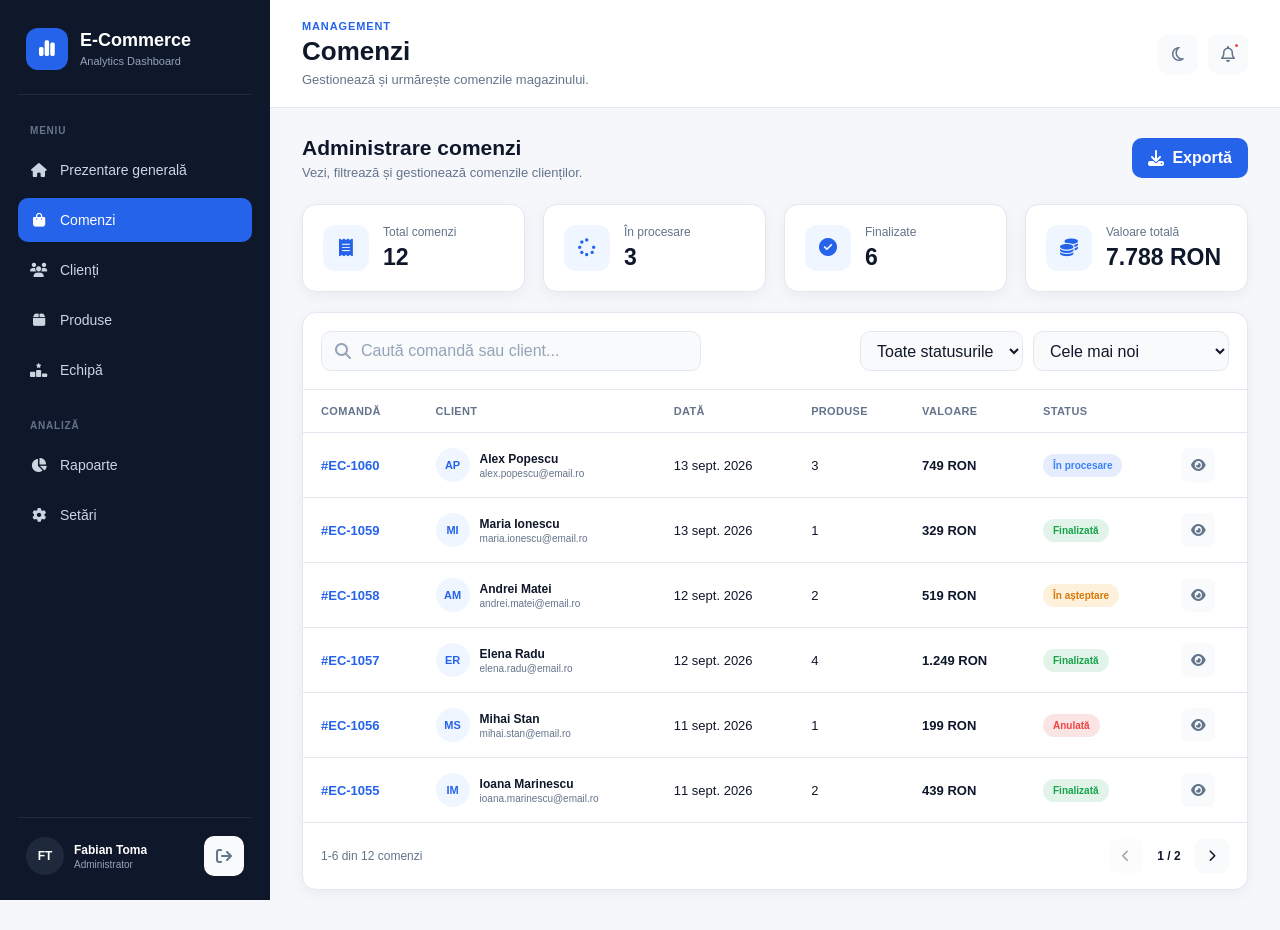
==== commands.html @ ea1051da "resolved bug (commands)" ====
<!DOCTYPE html>
<html lang="ro">

<head>
    <meta charset="UTF-8">

    <meta
        name="viewport"
        content="width=device-width, initial-scale=1.0"
    >

    <meta
        name="description"
        content="Administrarea comenzilor din E-Commerce Analytics Dashboard."
    >

    <title>Comenzi | E-Commerce Analytics Dashboard</title>

    <!-- CSS general -->
    <link rel="stylesheet" href="./css/style.css">

    <!-- CSS pagină comenzi -->
    <link rel="stylesheet" href="./css/commands.css">

    <!-- Font Awesome -->
    <link
        rel="stylesheet"
        href="https://cdnjs.cloudflare.com/ajax/libs/font-awesome/6.5.2/css/all.min.css"
    >
</head>

<body>

    <div class="app">

        <!-- =========================
             SIDEBAR
        ========================== -->
        <aside class="sidebar" id="sidebar">

            <div class="sidebar__brand">

                <div class="sidebar__logo">
                    <i class="fa-solid fa-chart-simple"></i>
                </div>

                <div class="sidebar__brand-text">
                    <h1>E-Commerce</h1>
                    <span>Analytics Dashboard</span>
                </div>

            </div>


            <nav class="sidebar__nav">

                <span class="sidebar__label">
                    MENIU
                </span>

                <a
                    href="index.html"
                    class="sidebar__link"
                >
                    <i class="fa-solid fa-house"></i>
                    <span>Prezentare generală</span>
                </a>

                <a
                    href="commands.html"
                    class="sidebar__link active"
                >
                    <i class="fa-solid fa-bag-shopping"></i>
                    <span>Comenzi</span>
                </a>

                   <a href="customers.html" class="sidebar__link">
                    <i class="fa-solid fa-users"></i>
                    <span>Clienți</span>
                </a>

                <a
                    href="#"
                    class="sidebar__link"
                >
                    <i class="fa-solid fa-box"></i>
                    <span>Produse</span>
                </a>

                <a
                    href="#"
                    class="sidebar__link"
                >
                    <i class="fa-solid fa-ranking-star"></i>
                    <span>Echipă</span>
                </a>


                <span class="sidebar__label sidebar__label--secondary">
                    ANALIZĂ
                </span>

                <a
                    href="#"
                    class="sidebar__link"
                >
                    <i class="fa-solid fa-chart-pie"></i>
                    <span>Rapoarte</span>
                </a>

                <a
                    href="#"
                    class="sidebar__link"
                >
                    <i class="fa-solid fa-gear"></i>
                    <span>Setări</span>
                </a>

            </nav>


            <div class="sidebar__footer">

                <div class="user">

                    <div class="user__avatar">
                        FT
                    </div>

                    <div class="user__info">
                        <strong>Fabian Toma</strong>
                        <span>Administrator</span>
                    </div>

                </div>

                <button
                    class="icon-button"
                    id="logoutButton"
                    type="button"
                    aria-label="Deconectare"
                >
                    <i class="fa-solid fa-arrow-right-from-bracket"></i>
                </button>

            </div>

        </aside>


        <div
            class="sidebar-overlay"
            id="sidebarOverlay"
        ></div>


        <!-- =========================
             MAIN
        ========================== -->
        <main class="main">

            <!-- TOPBAR -->
            <header class="topbar">

                <div class="topbar__left">

                    <button
                        class="icon-button mobile-menu-button"
                        id="mobileMenuButton"
                        type="button"
                        aria-label="Deschide meniul"
                    >
                        <i class="fa-solid fa-bars"></i>
                    </button>

                    <div class="page-heading">

                        <span class="page-heading__eyebrow">
                            Management
                        </span>

                        <h2>Comenzi</h2>

                        <p>
                            Gestionează și urmărește comenzile magazinului.
                        </p>

                    </div>

                </div>


                <div class="topbar__actions">

                    <button
                        class="icon-button"
                        id="themeButton"
                        type="button"
                        aria-label="Schimbă tema"
                    >
                        <i class="fa-regular fa-moon"></i>
                    </button>

                    <button
                        class="icon-button notification-button"
                        type="button"
                        aria-label="Notificări"
                    >
                        <i class="fa-regular fa-bell"></i>
                        <span class="notification-dot"></span>
                    </button>

                </div>

            </header>


            <!-- =========================
                 CONTENT
            ========================== -->
            <div class="content orders-page">

                <!-- PAGE HEADER -->
                <section class="orders-header">

                    <div>
                        <h3>Administrare comenzi</h3>

                        <p>
                            Vezi, filtrează și gestionează comenzile clienților.
                        </p>
                    </div>

                    <button
                        class="button button--primary"
                        id="exportOrdersButton"
                        type="button"
                    >
                        <i class="fa-solid fa-download"></i>
                        Exportă
                    </button>

                </section>


                <!-- =========================
                     KPI
                ========================== -->
                <section class="orders-stats">

                    <article class="order-stat">

                        <div class="order-stat__icon">
                            <i class="fa-solid fa-receipt"></i>
                        </div>

                        <div>
                            <span>Total comenzi</span>
                            <strong id="ordersTotal">0</strong>
                        </div>

                    </article>


                    <article class="order-stat">

                        <div class="order-stat__icon">
                            <i class="fa-solid fa-spinner"></i>
                        </div>

                        <div>
                            <span>În procesare</span>
                            <strong id="ordersProcessing">0</strong>
                        </div>

                    </article>


                    <article class="order-stat">

                        <div class="order-stat__icon">
                            <i class="fa-solid fa-circle-check"></i>
                        </div>

                        <div>
                            <span>Finalizate</span>
                            <strong id="ordersCompleted">0</strong>
                        </div>

                    </article>


                    <article class="order-stat">

                        <div class="order-stat__icon">
                            <i class="fa-solid fa-coins"></i>
                        </div>

                        <div>
                            <span>Valoare totală</span>
                            <strong id="ordersRevenue">0 RON</strong>
                        </div>

                    </article>

                </section>


                <!-- =========================
                     ORDERS CARD
                ========================== -->
                <section class="card orders-card">

                    <!-- TOOLBAR -->
                    <div class="orders-toolbar">

                        <div class="orders-search">

                            <i class="fa-solid fa-magnifying-glass"></i>

                            <input
                                id="orderSearch"
                                type="search"
                                placeholder="Caută comandă sau client..."
                                autocomplete="off"
                            >

                        </div>


                        <div class="orders-filters">

                            <select
                                id="statusFilter"
                                class="orders-select"
                                aria-label="Filtrează după status"
                            >
                                <option value="all">
                                    Toate statusurile
                                </option>

                                <option value="Finalizată">
                                    Finalizate
                                </option>

                                <option value="În procesare">
                                    În procesare
                                </option>

                                <option value="În așteptare">
                                    În așteptare
                                </option>

                                <option value="Anulată">
                                    Anulate
                                </option>
                            </select>


                            <select
                                id="sortOrders"
                                class="orders-select"
                                aria-label="Sortează comenzile"
                            >
                                <option value="newest">
                                    Cele mai noi
                                </option>

                                <option value="oldest">
                                    Cele mai vechi
                                </option>

                                <option value="highest">
                                    Valoare descrescător
                                </option>

                                <option value="lowest">
                                    Valoare crescător
                                </option>
                            </select>

                        </div>

                    </div>


                    <!-- TABLE -->
                    <div class="table-wrapper">

                        <table class="orders-management-table">

                            <thead>
                                <tr>
                                    <th>Comandă</th>
                                    <th>Client</th>
                                    <th>Dată</th>
                                    <th>Produse</th>
                                    <th>Valoare</th>
                                    <th>Status</th>
                                    <th></th>
                                </tr>
                            </thead>

                            <tbody id="ordersTableBody"></tbody>

                        </table>

                    </div>


                    <!-- EMPTY STATE -->
                    <div
                        class="orders-empty"
                        id="ordersEmpty"
                        hidden
                    >
                        <i class="fa-solid fa-box-open"></i>

                        <strong>
                            Nu am găsit comenzi
                        </strong>

                        <span>
                            Încearcă să modifici filtrele sau căutarea.
                        </span>
                    </div>


                    <!-- PAGINATION -->
                    <div class="orders-pagination">

                        <span id="paginationInfo">
                            0 comenzi
                        </span>

                        <div class="pagination-buttons">

                            <button
                                class="pagination-button"
                                id="previousPage"
                                type="button"
                                aria-label="Pagina anterioară"
                            >
                                <i class="fa-solid fa-chevron-left"></i>
                            </button>

                            <span id="currentPage">
                                1
                            </span>

                            <button
                                class="pagination-button"
                                id="nextPage"
                                type="button"
                                aria-label="Pagina următoare"
                            >
                                <i class="fa-solid fa-chevron-right"></i>
                            </button>

                        </div>

                    </div>

                </section>

            </div>

        </main>

    </div>


    <!-- =========================
         MODAL DETALII COMANDĂ
    ========================== -->
    <div
        class="order-modal"
        id="orderModal"
        aria-hidden="true"
    >

        <div
            class="order-modal__backdrop"
            id="orderModalBackdrop"
        ></div>

        <div class="order-modal__content">

            <div class="order-modal__header">

                <div>
                    <span>Detalii comandă</span>
                    <h3 id="modalOrderId">#EC-0000</h3>
                </div>

                <button
                    class="icon-button"
                    id="closeOrderModal"
                    type="button"
                    aria-label="Închide"
                >
                    <i class="fa-solid fa-xmark"></i>
                </button>

            </div>


            <div class="order-modal__body">

                <div class="order-detail">
                    <span>Client</span>
                    <strong id="modalCustomer">—</strong>
                </div>

                <div class="order-detail">
                    <span>Email</span>
                    <strong id="modalEmail">—</strong>
                </div>

                <div class="order-detail">
                    <span>Dată</span>
                    <strong id="modalDate">—</strong>
                </div>

                <div class="order-detail">
                    <span>Produse</span>
                    <strong id="modalProducts">—</strong>
                </div>

                <div class="order-detail">
                    <span>Status</span>
                    <strong id="modalStatus">—</strong>
                </div>

                <div class="order-detail">
                    <span>Valoare totală</span>
                    <strong id="modalAmount">—</strong>
                </div>

            </div>

        </div>

    </div>


    <script src="./js/commands.js"></script>

</body>
</html>
---- css/style.css ----
/* =========================
   RESET
========================= */

* {
    margin: 0;
    padding: 0;
    box-sizing: border-box;
}

html {
    scroll-behavior: smooth;
}

body {
    font-family: Arial, Helvetica, sans-serif;

    background: var(--bg);
    color: var(--text);

    min-height: 100vh;

    transition:
        background-color 0.25s ease,
        color 0.25s ease;
}
a {
    color: inherit;
    text-decoration: none;
}

button,
input,
select {
    font: inherit;
}

button {
    border: none;
    background: none;
    cursor: pointer;
}


/* =========================
   VARIABILE
========================= */

:root {
    --bg: #f5f7fb;
    --surface: #ffffff;
    --surface-soft: #f8fafc;

    --text: #0f172a;
    --text-soft: #64748b;
    --text-light: #94a3b8;

    --border: #e2e8f0;

    --primary: #2563eb;
    --primary-hover: #1d4ed8;
    --primary-soft: #eff6ff;

    --success: #16a34a;
    --danger: #dc2626;

    --sidebar-width: 270px;

    --radius-sm: 10px;
    --radius-md: 14px;
    --radius-lg: 18px;

    --shadow-sm: 0 4px 14px rgba(15, 23, 42, 0.05);
}


/* =========================
   APP
========================= */

.app {
    min-height: 100vh;
}


/* =========================
   SIDEBAR
========================= */

.sidebar {
    position: fixed;
    top: 0;
    left: 0;

    width: var(--sidebar-width);
    height: 100vh;

    display: flex;
    flex-direction: column;

    padding: 24px 18px;

    background: #0f172a;
    color: #fff;

    z-index: 1000;
}

.sidebar__brand {
    display: flex;
    align-items: center;
    gap: 12px;

    padding: 4px 8px 24px;

    border-bottom: 1px solid rgba(255, 255, 255, 0.08);
}

.sidebar__logo {
    width: 42px;
    height: 42px;

    display: flex;
    align-items: center;
    justify-content: center;

    flex-shrink: 0;

    border-radius: 12px;

    background: var(--primary);
    color: #fff;

    font-size: 18px;
}

.sidebar__brand-text h1 {
    font-size: 18px;
    line-height: 1.1;
}

.sidebar__brand-text span {
    display: block;

    margin-top: 4px;

    font-size: 11px;
    color: #94a3b8;
}

.sidebar__nav {
    flex: 1;

    display: flex;
    flex-direction: column;
    gap: 6px;

    padding-top: 22px;

    overflow-y: auto;
}

.sidebar__label {
    margin: 8px 12px 6px;

    font-size: 10px;
    font-weight: 700;

    letter-spacing: 0.08em;
    color: #64748b;
}

.sidebar__label--secondary {
    margin-top: 22px;
}

.sidebar__link {
    display: flex;
    align-items: center;
    gap: 12px;

    min-height: 44px;

    padding: 10px 12px;

    border-radius: 10px;

    color: #cbd5e1;

    font-size: 14px;

    transition: 0.2s ease;
}

.sidebar__link i {
    width: 18px;

    flex-shrink: 0;

    text-align: center;
}

.sidebar__link:hover {
    background: rgba(255, 255, 255, 0.06);
    color: #fff;
}

.sidebar__link.active {
    background: var(--primary);
    color: #fff;
}

.sidebar__footer {
    display: flex;
    align-items: center;
    justify-content: space-between;
    gap: 10px;

    padding: 18px 8px 0;

    border-top: 1px solid rgba(255, 255, 255, 0.08);
}

.user {
    display: flex;
    align-items: center;
    gap: 10px;

    min-width: 0;
}

.user__avatar {
    width: 38px;
    height: 38px;

    display: flex;
    align-items: center;
    justify-content: center;

    flex-shrink: 0;

    border-radius: 50%;

    background: #1e293b;

    font-size: 12px;
    font-weight: 700;
}

.user__info {
    display: flex;
    flex-direction: column;

    min-width: 0;
}

.user__info strong {
    font-size: 12px;

    white-space: nowrap;
    overflow: hidden;
    text-overflow: ellipsis;
}

.user__info span {
    margin-top: 2px;

    font-size: 10px;
    color: #94a3b8;
}


/* =========================
   MAIN
========================= */

.main {
    margin-left: var(--sidebar-width);

    min-height: 100vh;
}


/* =========================
   TOPBAR
========================= */

.topbar {
    min-height: 100px;

    display: flex;
    align-items: center;
    justify-content: space-between;
    gap: 24px;

    padding: 20px 32px;

    background: var(--surface);

    border-bottom: 1px solid var(--border);

    position: sticky;
    top: 0;
    z-index: 100;
}

.topbar__left {
    display: flex;
    align-items: center;
    gap: 16px;
}

.page-heading__eyebrow {
    display: block;

    margin-bottom: 4px;

    font-size: 11px;
    font-weight: 700;

    color: var(--primary);

    text-transform: uppercase;
    letter-spacing: 0.08em;
}

.page-heading h2 {
    font-size: 26px;
    line-height: 1.2;
}

.page-heading p {
    margin-top: 5px;

    font-size: 13px;
    color: var(--text-soft);
}

.topbar__actions {
    display: flex;
    align-items: center;
    gap: 10px;
}


/* =========================
   SEARCH
========================= */

.search {
    width: 230px;

    display: flex;
    align-items: center;
    gap: 10px;

    padding: 10px 12px;

    border: 1px solid var(--border);
    border-radius: 10px;

    background: var(--surface-soft);
}

.search i {
    color: var(--text-light);
}

.search input {
    width: 100%;

    border: none;
    outline: none;

    background: transparent;

    color: var(--text);
}

.search input::placeholder {
    color: var(--text-light);
}


/* =========================
   BUTTONS
========================= */

.icon-button {
    width: 40px;
    height: 40px;

    display: inline-flex;
    align-items: center;
    justify-content: center;

    flex-shrink: 0;

    border-radius: 10px;

    background: var(--surface-soft);
    color: var(--text-soft);

    transition: 0.2s ease;
}

.icon-button:hover {
    background: #eef2f7;
    color: var(--text);
}

.button {
    display: inline-flex;
    align-items: center;
    justify-content: center;
    gap: 8px;

    min-height: 40px;

    padding: 10px 16px;

    border-radius: 10px;

    font-weight: 600;
}

.button--primary {
    background: var(--primary);
    color: #fff;
}

.button--primary:hover {
    background: var(--primary-hover);
}

.notification-button {
    position: relative;
}

.notification-dot {
    position: absolute;
    top: 8px;
    right: 8px;

    width: 7px;
    height: 7px;

    border-radius: 50%;

    background: #ef4444;

    border: 2px solid #fff;
}

.mobile-menu-button {
    display: none;
}


/* =========================
   CONTENT
========================= */

.content {
    padding: 28px 32px 40px;
}


/* =========================
   OVERVIEW
========================= */

.overview-header {
    display: flex;
    justify-content: space-between;
    align-items: center;
    gap: 20px;

    margin-bottom: 24px;
}

.overview-header h3 {
    font-size: 21px;
}

.overview-header p {
    margin-top: 4px;

    font-size: 13px;
    color: var(--text-soft);
}

.overview-actions {
    display: flex;
    align-items: center;
    gap: 10px;
}

.period-filter {
    min-width: 160px;

    height: 40px;

    padding: 0 12px;

    border: 1px solid var(--border);
    border-radius: 10px;

    background: var(--surface);
    color: var(--text);

    outline: none;
}


/* =========================
   KPI
========================= */

.stats-grid {
    display: grid;
    grid-template-columns: repeat(4, minmax(0, 1fr));
    gap: 18px;

    margin-bottom: 20px;
}

.stat-card {
    min-height: 150px;

    display: flex;
    flex-direction: column;
    justify-content: space-between;

    padding: 18px;

    border: 1px solid var(--border);
    border-radius: var(--radius-md);

    background: var(--surface);
    box-shadow: var(--shadow-sm);
}

.stat-card__header {
    display: flex;
    align-items: center;
    justify-content: space-between;

    margin-bottom: 14px;
}

.stat-card__icon {
    width: 40px;
    height: 40px;

    display: flex;
    align-items: center;
    justify-content: center;

    border-radius: 11px;

    background: var(--primary-soft);
    color: var(--primary);
}

.stat-card__change {
    font-size: 12px;
    font-weight: 700;

    color: var(--text-soft);
}

.stat-card__change.positive {
    color: var(--success);
}

.stat-card__change.negative {
    color: var(--danger);
}

.stat-card__body {
    display: flex;
    flex-direction: column;
}

.stat-card__body > span {
    font-size: 12px;
    color: var(--text-soft);
}

.stat-card__body strong {
    margin: 8px 0 6px;

    font-size: 27px;
}

.stat-card__body small {
    font-size: 10px;
    color: var(--text-light);
}


/* =========================
   CARDS
========================= */

.card {
    padding: 18px;

    border: 1px solid var(--border);
    border-radius: var(--radius-md);

    background: var(--surface);

    box-shadow: var(--shadow-sm);
}

.card__header {
    display: flex;
    align-items: center;
    justify-content: space-between;
    gap: 16px;

    margin-bottom: 16px;
}

.card__header h3 {
    font-size: 16px;
}

.card__header p {
    margin-top: 3px;

    font-size: 11px;
    color: var(--text-soft);
}


/* =========================
   ANALYTICS
========================= */

.analytics-grid {
    display: grid;

    grid-template-columns: minmax(0, 2fr) minmax(320px, 1fr);

    gap: 18px;

    margin-bottom: 20px;
}

.chart-container {
    width: 100%;
    height: 290px;

    display: flex;
    align-items: center;
    justify-content: center;
}

.chart-container--small {
    height: 220px;
}

.category-legend {
    display: grid;
    grid-template-columns: repeat(2, minmax(0, 1fr));

    gap: 10px;

    margin-top: 10px;
}


/* =========================
   BOTTOM GRID
========================= */

.dashboard-grid {
    display: grid;

    grid-template-columns: minmax(0, 2fr) minmax(320px, 1fr);

    gap: 18px;
}


/* =========================
   TABLE
========================= */

.table-wrapper {
    width: 100%;

    overflow-x: auto;
}

.orders-table {
    width: 100%;

    border-collapse: collapse;
}

.orders-table th,
.orders-table td {
    padding: 13px 10px;

    text-align: left;

    border-bottom: 1px solid var(--border);

    white-space: nowrap;
}

.orders-table th {
    font-size: 11px;
    font-weight: 700;

    color: var(--text-soft);
}

.orders-table td {
    font-size: 12px;
}

.orders-table tbody tr:last-child td {
    border-bottom: none;
}

.orders-table tbody tr:hover {
    background: var(--surface-soft);
}


/* =========================
   LINK
========================= */

.text-link {
    display: inline-flex;
    align-items: center;
    gap: 6px;

    font-size: 12px;
    font-weight: 600;

    color: var(--primary);
}


/* =========================
   PRODUCT
========================= */

.product-list {
    display: flex;
    flex-direction: column;
    gap: 12px;
}

.product-item {
    display: flex;
    align-items: center;
    gap: 12px;

    padding: 10px 0;

    border-bottom: 1px solid var(--border);
}

.product-item:last-child {
    border-bottom: none;
}

.product-item__icon {
    width: 40px;
    height: 40px;

    display: flex;
    align-items: center;
    justify-content: center;

    flex-shrink: 0;

    border-radius: 10px;

    background: var(--primary-soft);
    color: var(--primary);
}

.product-item__info {
    flex: 1;

    display: flex;
    flex-direction: column;
    gap: 3px;
}

.product-item__info strong {
    font-size: 12px;
}

.product-item__info span {
    font-size: 10px;
    color: var(--text-soft);
}

.product-item__revenue {
    font-size: 12px;
}


/* =========================
   ORDER STATUS
========================= */

.order-status {
    display: inline-flex;

    padding: 5px 9px;

    border-radius: 999px;

    background: var(--primary-soft);
    color: var(--primary);

    font-size: 10px;
    font-weight: 700;
}


/* =========================
   RESPONSIVE
========================= */

@media (max-width: 1250px) {
    .stats-grid {
        grid-template-columns: repeat(2, minmax(0, 1fr));
    }

    .analytics-grid,
    .dashboard-grid {
        grid-template-columns: 1fr;
    }
}

@media (max-width: 900px) {
    :root {
        --sidebar-width: 240px;
    }

    .search {
        display: none;
    }

    .content {
        padding: 24px;
    }

    .topbar {
        padding: 18px 24px;
    }
}

@media (max-width: 768px) {
    .sidebar {
        transform: translateX(-100%);

        transition: transform 0.25s ease;
    }

    .sidebar.open {
        transform: translateX(0);
    }

    .main {
        margin-left: 0;
    }

    .mobile-menu-button {
        display: inline-flex;
    }

    .topbar {
        min-height: auto;

        padding: 16px 18px;
    }

    .page-heading p {
        display: none;
    }

    .page-heading h2 {
        font-size: 20px;
    }

    .content {
        padding: 20px 18px 30px;
    }

    .overview-header {
        flex-direction: column;
        align-items: flex-start;
    }

    .overview-actions {
        width: 100%;
    }

    .period-filter {
        flex: 1;
        min-width: 0;
    }

    .stats-grid {
        grid-template-columns: 1fr;
    }
}

@media (max-width: 520px) {
    .overview-actions {
        flex-direction: column;
        align-items: stretch;
    }

    .period-filter,
    .button {
        width: 100%;
    }

    .card {
        padding: 15px;
    }

    .category-legend {
        grid-template-columns: 1fr;
    }
}

.revenue-card canvas {
    width: 100% !important;
    height: 320px !important;
}

.categories-card canvas {
    width: 100% !important;
    max-width: 260px;
    height: 260px !important;
    margin: 0 auto;
}

.category-legend {
    display: flex;
    flex-direction: column;
    gap: 14px;
    margin-top: 24px;
}

.category-legend__item {
    display: flex;
    align-items: center;
    justify-content: space-between;
    gap: 16px;
}

.category-legend__label {
    display: flex;
    align-items: center;
    gap: 10px;
    color: var(--text-soft);
    font-size: 14px;
}

.category-legend__dot {
    width: 10px;
    height: 10px;
    border-radius: 50%;
    flex-shrink: 0;
}

/* =========================
   MONTHLY GOAL
========================= */

.monthly-goal-section {
    margin-top: 20px;
}

.goal-card {
    background: var(--surface);
    border: 1px solid var(--border);
    border-radius: 18px;
    padding: 24px;
}

.goal-card__header {
    display: flex;
    align-items: center;
    justify-content: space-between;
    gap: 20px;
}

.goal-card__label {
    display: block;
    margin-bottom: 6px;

    color: var(--text-light);

    font-size: 11px;
    font-weight: 700;
    letter-spacing: 0.08em;
}

.goal-card__header h3 {
    margin: 0;
    font-size: 18px;
}

.goal-card__icon {
    width: 44px;
    height: 44px;

    display: grid;
    place-items: center;

    border-radius: 12px;

    background: var(--primary-soft);
    color: #2563eb;

    font-size: 18px;
}

.goal-card__values {
    display: flex;
    align-items: baseline;
    gap: 8px;

    margin-top: 24px;
}

.goal-card__values strong {
    font-size: 28px;
    line-height: 1;
}

.goal-card__values span {
    color: var(--text-soft);
    font-size: 14px;
}

.goal-progress {
    width: 100%;
    height: 10px;

    margin-top: 18px;

    overflow: hidden;

    background: var(--surface-soft);
    border-radius: 999px;
}

.goal-progress__bar {
    width: 0;
    height: 100%;

    background: #2563eb;
    border-radius: inherit;

    transition: width 0.6s ease;
}

.goal-card__footer {
    display: flex;
    align-items: center;
    justify-content: space-between;
    gap: 16px;

    margin-top: 12px;

    color: var(--text-soft);
    font-size: 13px;
}

#monthlyGoalPercent {
    color: #2563eb;
    font-weight: 700;
}


/* MOBILE */

@media (max-width: 520px) {

    .goal-card {
        padding: 20px;
    }

    .goal-card__values {
        align-items: flex-start;
        flex-direction: column;
    }

    .goal-card__values strong {
        font-size: 24px;
    }

    .goal-card__footer {
        align-items: flex-start;
        flex-direction: column;
        gap: 5px;
    }
}

/* =========================
   DARK THEME
========================= */

body.dark-theme {
    --bg: #0b1120;

    --surface: #111827;
    --surface-soft: #1e293b;

    --text: #f8fafc;
    --text-soft: #cbd5e1;
    --text-light: #94a3b8;

    --border: #334155;

    --primary-soft: rgba(37, 99, 235, 0.16);

    --shadow-sm:
        0 4px 14px rgba(0, 0, 0, 0.18);
}


/* MAIN */

body.dark-theme .main {
    background: var(--bg);
}


/* TOPBAR */

body.dark-theme .topbar {
    background: var(--surface);
    border-color: var(--border);
}


/* CARDS */

body.dark-theme .card,
body.dark-theme .stat-card,
body.dark-theme .goal-card {
    background: var(--surface);
    border-color: var(--border);
}


/* INPUTS */

body.dark-theme .search,
body.dark-theme .period-filter {
    background: var(--surface-soft);
    border-color: var(--border);
    color: var(--text);
}

body.dark-theme .search input {
    color: var(--text);
}

body.dark-theme .search input::placeholder {
    color: var(--text-light);
}


/* ICON BUTTONS */

body.dark-theme .icon-button {
    background: var(--surface-soft);
    color: var(--text-soft);
}

body.dark-theme .icon-button:hover {
    background: #273449;
    color: var(--text);
}


/* TABLE */

body.dark-theme .orders-table tbody tr:hover {
    background: var(--surface-soft);
}


/* NOTIFICATION */

body.dark-theme .notification-dot {
    border-color: var(--surface);
}


/* SMOOTH TRANSITIONS */

body,
.topbar,
.card,
.stat-card,
.goal-card,
.search,
.period-filter,
.icon-button {
    transition:
        background-color 0.25s ease,
        color 0.25s ease,
        border-color 0.25s ease;
}
---- css/commands.css ----
/* =========================
   ORDERS PAGE
========================= */

.orders-page {
    min-height: calc(100vh - 100px);
}


/* =========================
   PAGE HEADER
========================= */

.orders-header {
    display: flex;
    align-items: center;
    justify-content: space-between;
    gap: 20px;

    margin-bottom: 24px;
}

.orders-header h3 {
    font-size: 21px;
}

.orders-header p {
    margin-top: 5px;

    color: var(--text-soft);
    font-size: 13px;
}


/* =========================
   ORDER STATS
========================= */

.orders-stats {
    display: grid;
    grid-template-columns: repeat(4, minmax(0, 1fr));

    gap: 18px;

    margin-bottom: 20px;
}

.order-stat {
    display: flex;
    align-items: center;
    gap: 14px;

    padding: 20px;

    border: 1px solid var(--border);
    border-radius: var(--radius-md);

    background: var(--surface);

    box-shadow: var(--shadow-sm);
}

.order-stat__icon {
    width: 46px;
    height: 46px;

    display: grid;
    place-items: center;

    flex-shrink: 0;

    border-radius: 12px;

    background: var(--primary-soft);
    color: var(--primary);

    font-size: 18px;
}

.order-stat > div:last-child {
    display: flex;
    flex-direction: column;
    gap: 5px;

    min-width: 0;
}

.order-stat span {
    color: var(--text-soft);
    font-size: 12px;
}

.order-stat strong {
    font-size: 23px;
}


/* =========================
   ORDERS CARD
========================= */

.orders-card {
    padding: 0;

    overflow: hidden;
}


/* =========================
   TOOLBAR
========================= */

.orders-toolbar {
    display: flex;
    align-items: center;
    justify-content: space-between;
    gap: 18px;

    padding: 18px;

    border-bottom: 1px solid var(--border);
}

.orders-search {
    width: min(380px, 100%);

    display: flex;
    align-items: center;
    gap: 10px;

    padding: 10px 13px;

    border: 1px solid var(--border);
    border-radius: 10px;

    background: var(--surface-soft);
}

.orders-search i {
    color: var(--text-light);
}

.orders-search input {
    width: 100%;

    border: none;
    outline: none;

    background: transparent;

    color: var(--text);
}

.orders-search input::placeholder {
    color: var(--text-light);
}

.orders-filters {
    display: flex;
    align-items: center;
    gap: 10px;
}

.orders-select {
    min-height: 40px;

    padding: 0 12px;

    border: 1px solid var(--border);
    border-radius: 10px;

    outline: none;

    background: var(--surface-soft);
    color: var(--text);
}


/* =========================
   TABLE
========================= */

.orders-management-table {
    width: 100%;

    border-collapse: collapse;
}

.orders-management-table th,
.orders-management-table td {
    padding: 15px 18px;

    text-align: left;

    border-bottom: 1px solid var(--border);

    white-space: nowrap;
}

.orders-management-table th {
    color: var(--text-soft);

    font-size: 11px;
    font-weight: 700;

    text-transform: uppercase;
    letter-spacing: 0.03em;
}

.orders-management-table td {
    font-size: 13px;
}

.orders-management-table tbody tr {
    transition: background 0.2s ease;
}

.orders-management-table tbody tr:hover {
    background: var(--surface-soft);
}

.orders-management-table tbody tr:last-child td {
    border-bottom: none;
}

.order-id {
    color: var(--primary);
    font-weight: 700;
}

.customer-cell {
    display: flex;
    align-items: center;
    gap: 10px;
}

.customer-avatar {
    width: 34px;
    height: 34px;

    display: grid;
    place-items: center;

    flex-shrink: 0;

    border-radius: 50%;

    background: var(--primary-soft);
    color: var(--primary);

    font-size: 11px;
    font-weight: 700;
}

.customer-info {
    display: flex;
    flex-direction: column;
    gap: 2px;
}

.customer-info strong {
    font-size: 12px;
}

.customer-info span {
    color: var(--text-soft);
    font-size: 10px;
}


/* =========================
   STATUS
========================= */

.order-status {
    display: inline-flex;

    padding: 6px 10px;

    border-radius: 999px;

    font-size: 10px;
    font-weight: 700;
}

.order-status.completed {
    background: rgba(22, 163, 74, 0.12);
    color: #16a34a;
}

.order-status.processing {
    background: rgba(37, 99, 235, 0.12);
    color: #3b82f6;
}

.order-status.pending {
    background: rgba(245, 158, 11, 0.14);
    color: #d97706;
}

.order-status.cancelled {
    background: rgba(220, 38, 38, 0.12);
    color: #ef4444;
}


/* =========================
   VIEW BUTTON
========================= */

.view-order-button {
    width: 34px;
    height: 34px;

    display: grid;
    place-items: center;

    border-radius: 8px;

    background: var(--surface-soft);
    color: var(--text-soft);

    transition: 0.2s ease;
}

.view-order-button:hover {
    background: var(--primary-soft);
    color: var(--primary);
}


/* =========================
   EMPTY STATE
========================= */

.orders-empty {
    min-height: 280px;

    display: flex;
    flex-direction: column;
    align-items: center;
    justify-content: center;

    gap: 8px;

    padding: 30px;

    text-align: center;
}

.orders-empty[hidden] {
    display: none;
}

.orders-empty i {
    margin-bottom: 8px;

    color: var(--text-light);
    font-size: 34px;
}

.orders-empty strong {
    font-size: 16px;
}

.orders-empty span {
    color: var(--text-soft);
    font-size: 12px;
}


/* =========================
   PAGINATION
========================= */

.orders-pagination {
    display: flex;
    align-items: center;
    justify-content: space-between;
    gap: 16px;

    padding: 16px 18px;

    border-top: 1px solid var(--border);

    color: var(--text-soft);

    font-size: 12px;
}

.pagination-buttons {
    display: flex;
    align-items: center;
    gap: 10px;
}

.pagination-button {
    width: 34px;
    height: 34px;

    display: grid;
    place-items: center;

    border-radius: 8px;

    background: var(--surface-soft);
    color: var(--text);

    transition: 0.2s ease;
}

.pagination-button:hover:not(:disabled) {
    background: var(--primary);
    color: #fff;
}

.pagination-button:disabled {
    opacity: 0.4;
    cursor: not-allowed;
}

#currentPage {
    min-width: 32px;

    text-align: center;

    color: var(--text);
    font-weight: 700;
}


/* =========================
   MODAL
========================= */

.order-modal {
    position: fixed;
    inset: 0;

    display: flex;
    align-items: center;
    justify-content: center;

    padding: 20px;

    opacity: 0;
    visibility: hidden;

    z-index: 2000;

    transition:
        opacity 0.2s ease,
        visibility 0.2s ease;
}

.order-modal.open {
    opacity: 1;
    visibility: visible;
}

.order-modal__backdrop {
    position: absolute;
    inset: 0;

    background: rgba(2, 6, 23, 0.68);

    backdrop-filter: blur(3px);
}

.order-modal__content {
    position: relative;

    width: min(540px, 100%);

    border: 1px solid var(--border);
    border-radius: 18px;

    background: var(--surface);

    box-shadow:
        0 24px 70px rgba(0, 0, 0, 0.28);

    overflow: hidden;

    transform: translateY(10px);

    transition: transform 0.2s ease;
}

.order-modal.open .order-modal__content {
    transform: translateY(0);
}

.order-modal__header {
    display: flex;
    align-items: center;
    justify-content: space-between;
    gap: 20px;

    padding: 20px;

    border-bottom: 1px solid var(--border);
}

.order-modal__header span {
    color: var(--text-soft);
    font-size: 11px;
}

.order-modal__header h3 {
    margin-top: 3px;

    font-size: 20px;
}

.order-modal__body {
    display: grid;
    grid-template-columns: repeat(2, 1fr);

    gap: 18px;

    padding: 22px;
}

.order-detail {
    display: flex;
    flex-direction: column;
    gap: 6px;
}

.order-detail span {
    color: var(--text-soft);
    font-size: 11px;
}

.order-detail strong {
    font-size: 13px;
}


/* =========================
   DARK THEME
========================= */

body.dark-theme .orders-search,
body.dark-theme .orders-select,
body.dark-theme .view-order-button,
body.dark-theme .pagination-button {
    background: var(--surface-soft);
    border-color: var(--border);
}


/* =========================
   RESPONSIVE
========================= */

@media (max-width: 1100px) {

    .orders-stats {
        grid-template-columns: repeat(2, 1fr);
    }

    .orders-toolbar {
        align-items: stretch;
        flex-direction: column;
    }

    .orders-search {
        width: 100%;
    }

    .orders-filters {
        width: 100%;
    }

    .orders-select {
        flex: 1;
    }
}


@media (max-width: 768px) {

    .orders-header {
        align-items: stretch;
        flex-direction: column;
    }

    .orders-header .button {
        align-self: flex-start;
    }

    .orders-management-table {
        min-width: 850px;
    }
}


@media (max-width: 520px) {

    .orders-stats {
        grid-template-columns: 1fr;
    }

    .orders-header .button {
        width: 100%;
    }

    .orders-filters {
        flex-direction: column;
    }

    .orders-select {
        width: 100%;
    }

    .orders-pagination {
        align-items: flex-start;
        flex-direction: column;
    }

    .order-modal__body {
        grid-template-columns: 1fr;
    }
}
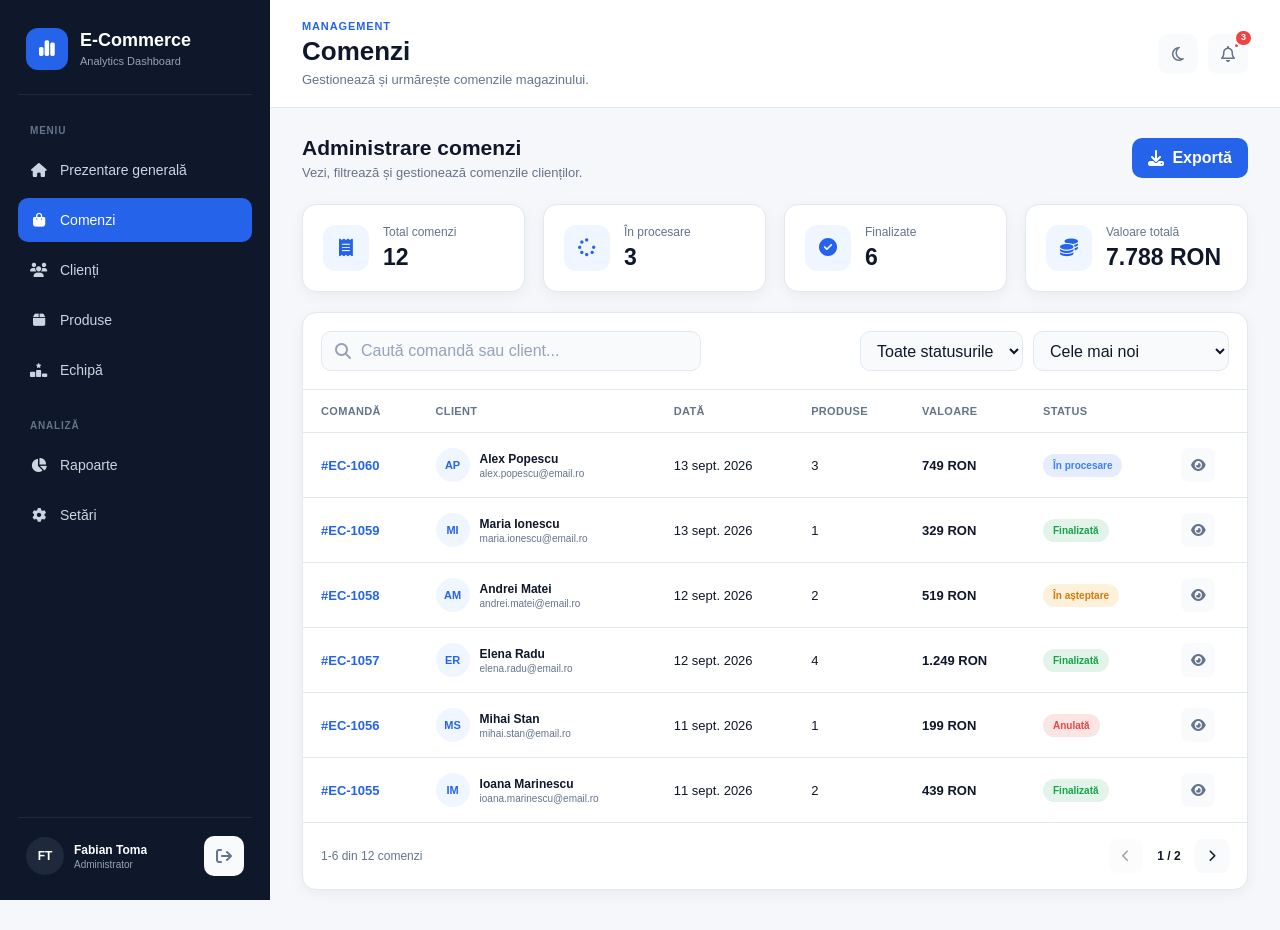
==== commit 00a9e9ab: "added notifications" ====
--- a/commands.html
+++ b/commands.html
@@ -80,7 +80,7 @@
                 </a>
 
                 <a
-                    href="#"
+                    href="products.html"
                     class="sidebar__link"
                 >
                     <i class="fa-solid fa-box"></i>
@@ -545,6 +545,7 @@
 
 
     <script src="./js/commands.js"></script>
+    <script src="./js/notifications.js"></script>
 
 </body>
 </html>
--- a/css/style.css
+++ b/css/style.css
@@ -1222,4 +1222,413 @@
         background-color 0.25s ease,
         color 0.25s ease,
         border-color 0.25s ease;
+}
+
+/* =========================
+   NOTIFICATIONS
+========================= */
+
+.notification-button {
+    position: relative;
+}
+
+
+/* BADGE */
+
+.notification-badge {
+    position: absolute;
+
+    top: -5px;
+    right: -5px;
+
+    min-width: 18px;
+    height: 18px;
+
+    display: flex;
+    align-items: center;
+    justify-content: center;
+
+    padding: 0 5px;
+
+    border: 2px solid var(--surface);
+    border-radius: 999px;
+
+    background: #ef4444;
+    color: #ffffff;
+
+    font-size: 9px;
+    font-weight: 800;
+
+    line-height: 1;
+}
+
+
+/* =========================
+   DROPDOWN
+========================= */
+
+.notifications-dropdown {
+    position: fixed;
+
+    width: min(380px, calc(100vw - 24px));
+
+    overflow: hidden;
+
+    background: var(--surface);
+
+    border: 1px solid var(--border);
+    border-radius: 16px;
+
+    box-shadow:
+        0 20px 50px rgba(15, 23, 42, 0.18);
+
+    opacity: 0;
+    visibility: hidden;
+
+    transform: translateY(-8px);
+
+    z-index: 3000;
+
+    transition:
+        opacity 0.2s ease,
+        visibility 0.2s ease,
+        transform 0.2s ease;
+}
+
+
+.notifications-dropdown.open {
+    opacity: 1;
+    visibility: visible;
+
+    transform: translateY(0);
+}
+
+
+/* =========================
+   HEADER
+========================= */
+
+.notifications-dropdown__header {
+    display: flex;
+    align-items: center;
+    justify-content: space-between;
+
+    gap: 16px;
+
+    padding: 17px 18px;
+
+    border-bottom: 1px solid var(--border);
+}
+
+
+.notifications-dropdown__header h3 {
+    margin: 0 0 3px;
+
+    color: var(--text);
+
+    font-size: 15px;
+}
+
+
+.notifications-dropdown__header span {
+    color: var(--text-soft);
+
+    font-size: 10px;
+}
+
+
+.notifications-read-all {
+    padding: 7px 10px;
+
+    border: none;
+    border-radius: 8px;
+
+    background: var(--primary-soft);
+    color: var(--primary);
+
+    font-family: inherit;
+    font-size: 10px;
+    font-weight: 700;
+
+    cursor: pointer;
+
+    transition:
+        background-color 0.2s ease,
+        transform 0.2s ease;
+}
+
+
+.notifications-read-all:hover {
+    transform: translateY(-1px);
+}
+
+
+/* =========================
+   LIST
+========================= */
+
+.notifications-list {
+    max-height: 390px;
+
+    overflow-y: auto;
+}
+
+
+/* =========================
+   ITEM
+========================= */
+
+.notification-item {
+    width: 100%;
+
+    display: flex;
+    align-items: flex-start;
+
+    gap: 12px;
+
+    padding: 14px 18px;
+
+    border: none;
+    border-bottom: 1px solid var(--border);
+
+    background: transparent;
+
+    color: inherit;
+
+    font-family: inherit;
+    text-align: left;
+
+    cursor: pointer;
+
+    transition: background-color 0.2s ease;
+}
+
+
+.notification-item:hover {
+    background: var(--surface-soft);
+}
+
+
+.notification-item.unread {
+    background: var(--primary-soft);
+}
+
+
+.notification-item.unread:hover {
+    background: var(--primary-soft);
+}
+
+
+/* =========================
+   ICON
+========================= */
+
+.notification-item__icon {
+    width: 38px;
+    height: 38px;
+
+    display: grid;
+    place-items: center;
+
+    flex-shrink: 0;
+
+    border-radius: 10px;
+
+    font-size: 14px;
+}
+
+
+/* ORDER */
+
+.notification-item__icon--order {
+    background: rgba(59, 130, 246, 0.12);
+    color: #3b82f6;
+}
+
+
+/* STOCK */
+
+.notification-item__icon--stock {
+    background: rgba(245, 158, 11, 0.14);
+    color: #d97706;
+}
+
+
+/* CUSTOMER */
+
+.notification-item__icon--customer {
+    background: rgba(22, 163, 74, 0.12);
+    color: #16a34a;
+}
+
+
+/* =========================
+   CONTENT
+========================= */
+
+.notification-item__content {
+    min-width: 0;
+
+    display: flex;
+    flex: 1;
+    flex-direction: column;
+
+    gap: 4px;
+}
+
+
+.notification-item__top {
+    display: flex;
+    align-items: center;
+    justify-content: space-between;
+
+    gap: 10px;
+}
+
+
+.notification-item__top strong {
+    color: var(--text);
+
+    font-size: 11px;
+}
+
+
+.notification-item__dot {
+    width: 7px;
+    height: 7px;
+
+    flex-shrink: 0;
+
+    border-radius: 50%;
+
+    background: var(--primary);
+}
+
+
+.notification-item__message {
+    color: var(--text-soft);
+
+    font-size: 10px;
+    line-height: 1.5;
+}
+
+
+.notification-item__time {
+    margin-top: 2px;
+
+    color: var(--text-light);
+
+    font-size: 9px;
+}
+
+
+/* =========================
+   FOOTER
+========================= */
+
+.notifications-dropdown__footer {
+    padding: 11px 18px;
+
+    background: var(--surface-soft);
+
+    text-align: center;
+}
+
+
+.notifications-dropdown__footer span {
+    color: var(--text-light);
+
+    font-size: 9px;
+}
+
+
+/* =========================
+   EMPTY
+========================= */
+
+.notifications-empty {
+    min-height: 220px;
+
+    display: flex;
+    flex-direction: column;
+    align-items: center;
+    justify-content: center;
+
+    gap: 7px;
+
+    padding: 30px;
+
+    text-align: center;
+}
+
+
+.notifications-empty i {
+    margin-bottom: 5px;
+
+    color: var(--text-light);
+
+    font-size: 28px;
+}
+
+
+.notifications-empty strong {
+    color: var(--text);
+
+    font-size: 12px;
+}
+
+
+.notifications-empty span {
+    color: var(--text-soft);
+
+    font-size: 10px;
+}
+
+
+/* =========================
+   DARK THEME
+========================= */
+
+body.dark-theme .notifications-dropdown {
+    background: var(--surface);
+
+    border-color: var(--border);
+
+    box-shadow:
+        0 20px 60px rgba(0, 0, 0, 0.35);
+}
+
+
+body.dark-theme .notification-badge {
+    border-color: var(--surface);
+}
+
+
+/* =========================
+   MOBILE
+========================= */
+
+@media (max-width: 520px) {
+
+    .notifications-dropdown {
+        left: 12px !important;
+        right: 12px !important;
+
+        width: auto;
+    }
+
+
+    .notifications-dropdown__header {
+        padding: 15px;
+    }
+
+
+    .notification-item {
+        padding: 13px 15px;
+    }
+
+
+    .notifications-list {
+        max-height: 360px;
+    }
 }
